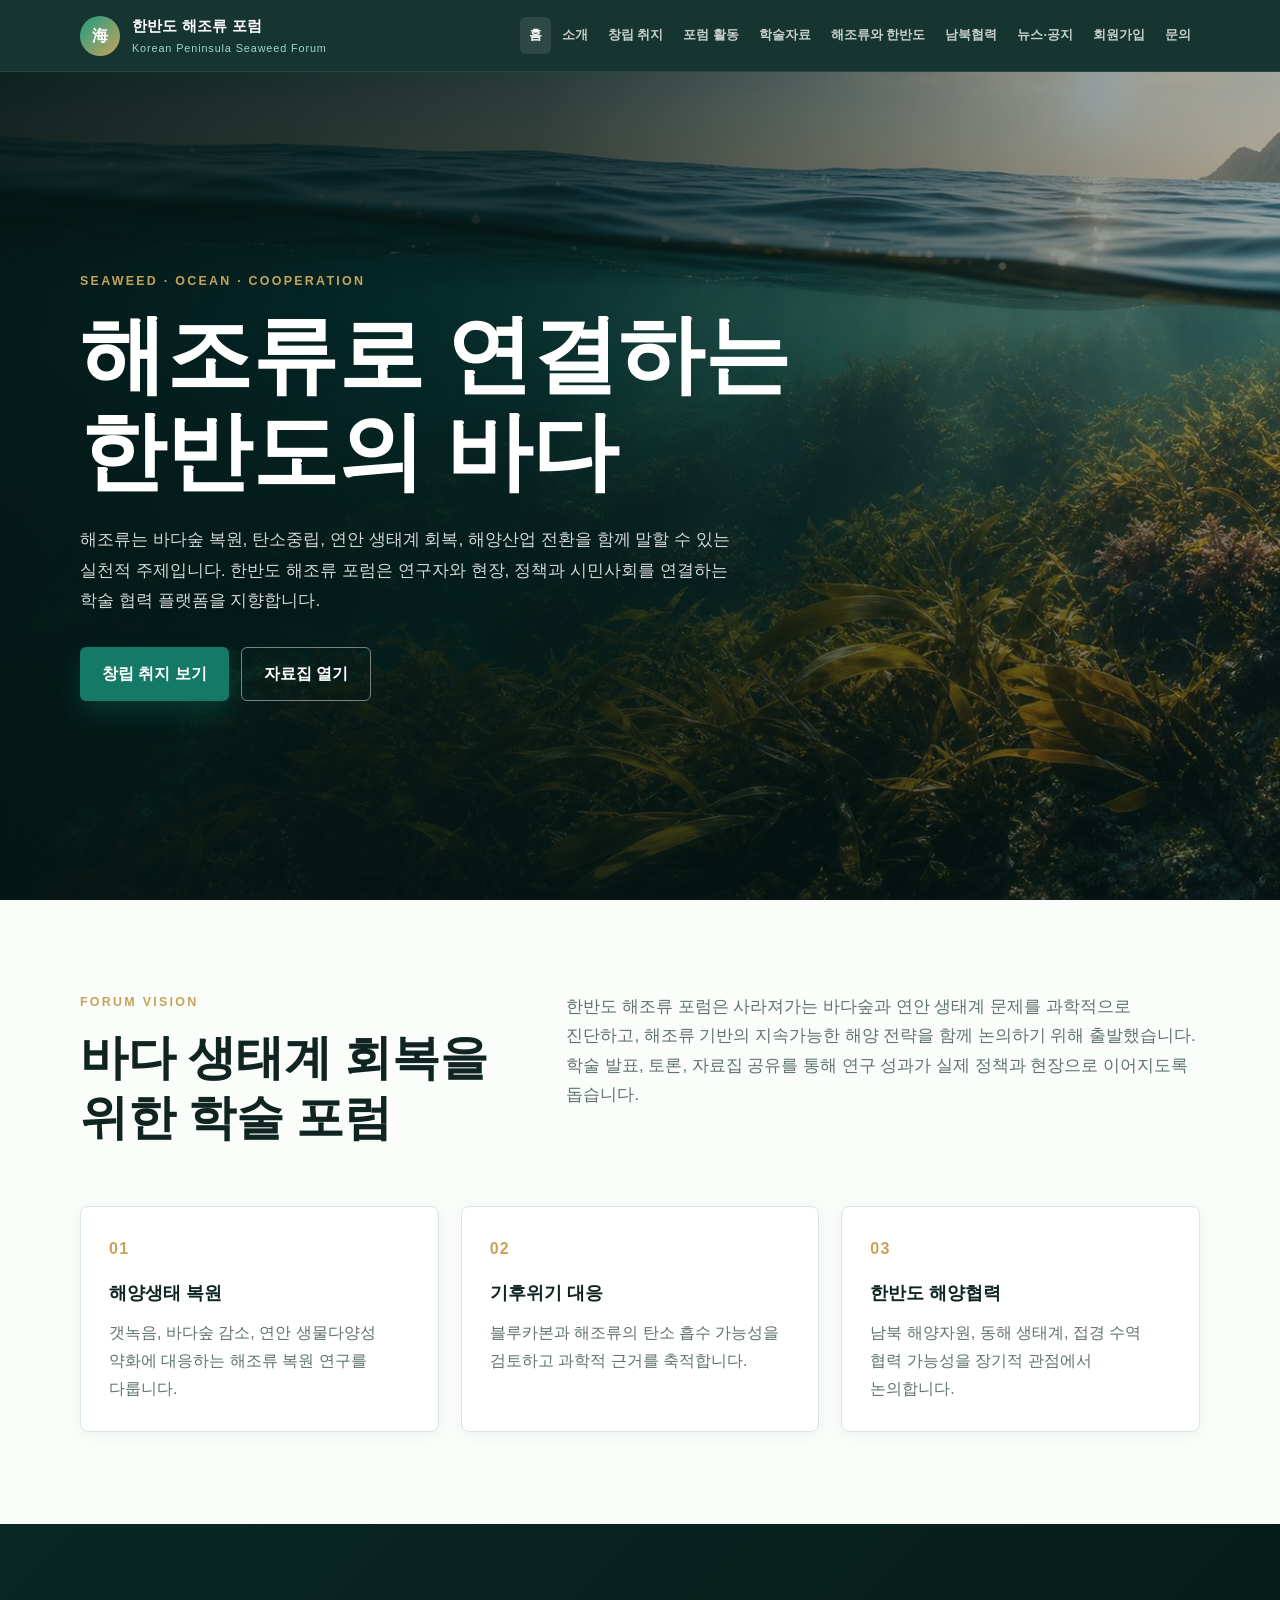
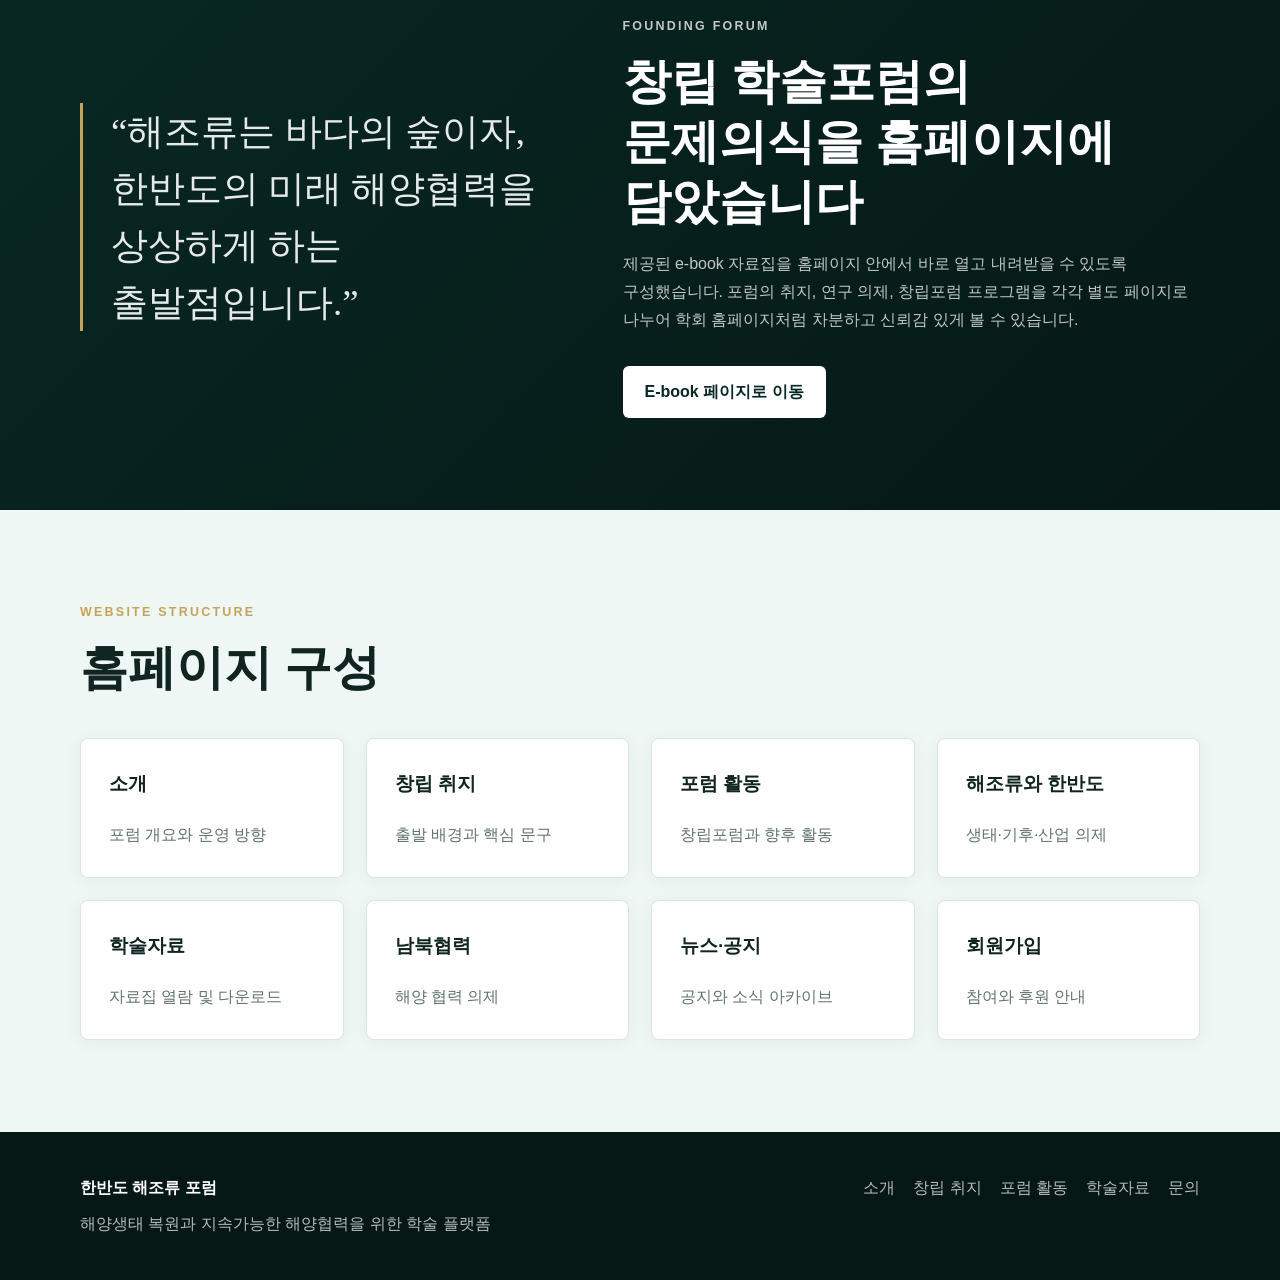
==== index.html @ d6e54a8d "Create seaweed forum website" ====
<!DOCTYPE html>
<html lang="ko">
<head>
  <meta charset="UTF-8" />
  <meta name="viewport" content="width=device-width, initial-scale=1.0" />
  <title>한반도 해조류 포럼</title>
  <meta name="description" content="해양생태 복원과 기후위기 대응, 남북 해양협력을 위한 한반도 해조류 포럼 공식 홈페이지" />
  <link rel="stylesheet" href="css/style.css" />
</head>
<body>
  <header class="site-header">
    <a class="brand" href="index.html" aria-label="한반도 해조류 포럼 홈">
      <span class="brand__mark">海</span>
      <span>
        <strong>한반도 해조류 포럼</strong>
        <small>Korean Peninsula Seaweed Forum</small>
      </span>
    </a>
    <button class="nav-toggle" type="button" aria-label="메뉴 열기" aria-expanded="false">☰</button>
    <nav class="site-nav" aria-label="주요 메뉴">
      <a class="active" href="index.html">홈</a>
      <a href="about.html">소개</a>
      <a href="purpose.html">창립 취지</a>
      <a href="forum.html">포럼 활동</a>
      <a href="ebook.html">학술자료</a>
      <a href="research.html">해조류와 한반도</a>
      <a href="cooperation.html">남북협력</a>
      <a href="news.html">뉴스·공지</a>
      <a href="join.html">회원가입</a>
      <a href="contact.html">문의</a>
    </nav>
  </header>

  <main>
    <section class="hero">
      <div class="hero__shade"></div>
      <div class="container hero__inner">
        <p class="eyebrow">Seaweed · Ocean · Cooperation</p>
        <h1>해조류로 연결하는<br />한반도의 바다</h1>
        <p class="hero__lead">
          해조류는 바다숲 복원, 탄소중립, 연안 생태계 회복, 해양산업 전환을 함께 말할 수 있는
          실천적 주제입니다. 한반도 해조류 포럼은 연구자와 현장, 정책과 시민사회를 연결하는
          학술 협력 플랫폼을 지향합니다.
        </p>
        <div class="hero__actions">
          <a class="button button--primary" href="purpose.html">창립 취지 보기</a>
          <a class="button button--ghost" href="ebook.html">자료집 열기</a>
        </div>
      </div>
    </section>

    <section class="section">
      <div class="container split">
        <div>
          <p class="eyebrow">Forum Vision</p>
          <h2>바다 생태계 회복을 위한 학술 포럼</h2>
        </div>
        <p class="section-lead">
          한반도 해조류 포럼은 사라져가는 바다숲과 연안 생태계 문제를 과학적으로 진단하고,
          해조류 기반의 지속가능한 해양 전략을 함께 논의하기 위해 출발했습니다. 학술 발표,
          토론, 자료집 공유를 통해 연구 성과가 실제 정책과 현장으로 이어지도록 돕습니다.
        </p>
      </div>
      <div class="container feature-grid">
        <article class="feature-card reveal">
          <span>01</span>
          <h3>해양생태 복원</h3>
          <p>갯녹음, 바다숲 감소, 연안 생물다양성 약화에 대응하는 해조류 복원 연구를 다룹니다.</p>
        </article>
        <article class="feature-card reveal">
          <span>02</span>
          <h3>기후위기 대응</h3>
          <p>블루카본과 해조류의 탄소 흡수 가능성을 검토하고 과학적 근거를 축적합니다.</p>
        </article>
        <article class="feature-card reveal">
          <span>03</span>
          <h3>한반도 해양협력</h3>
          <p>남북 해양자원, 동해 생태계, 접경 수역 협력 가능성을 장기적 관점에서 논의합니다.</p>
        </article>
      </div>
    </section>

    <section class="section section--dark">
      <div class="container quote-band">
        <blockquote>
          “해조류는 바다의 숲이자, 한반도의 미래 해양협력을 상상하게 하는 출발점입니다.”
        </blockquote>
        <div>
          <p class="eyebrow">Founding Forum</p>
          <h2>창립 학술포럼의 문제의식을 홈페이지에 담았습니다</h2>
          <p>
            제공된 e-book 자료집을 홈페이지 안에서 바로 열고 내려받을 수 있도록 구성했습니다.
            포럼의 취지, 연구 의제, 창립포럼 프로그램을 각각 별도 페이지로 나누어 학회 홈페이지처럼
            차분하고 신뢰감 있게 볼 수 있습니다.
          </p>
          <a class="button button--light" href="ebook.html">E-book 페이지로 이동</a>
        </div>
      </div>
    </section>

    <section class="section section--soft">
      <div class="container">
        <p class="eyebrow">Website Structure</p>
        <h2>홈페이지 구성</h2>
        <div class="menu-grid">
          <a class="menu-card reveal" href="about.html">
            <strong>소개</strong>
            <span>포럼 개요와 운영 방향</span>
          </a>
          <a class="menu-card reveal" href="purpose.html">
            <strong>창립 취지</strong>
            <span>출발 배경과 핵심 문구</span>
          </a>
          <a class="menu-card reveal" href="forum.html">
            <strong>포럼 활동</strong>
            <span>창립포럼과 향후 활동</span>
          </a>
          <a class="menu-card reveal" href="research.html">
            <strong>해조류와 한반도</strong>
            <span>생태·기후·산업 의제</span>
          </a>
          <a class="menu-card reveal" href="ebook.html">
            <strong>학술자료</strong>
            <span>자료집 열람 및 다운로드</span>
          </a>
          <a class="menu-card reveal" href="cooperation.html">
            <strong>남북협력</strong>
            <span>해양 협력 의제</span>
          </a>
          <a class="menu-card reveal" href="news.html">
            <strong>뉴스·공지</strong>
            <span>공지와 소식 아카이브</span>
          </a>
          <a class="menu-card reveal" href="join.html">
            <strong>회원가입</strong>
            <span>참여와 후원 안내</span>
          </a>
        </div>
      </div>
    </section>
  </main>

  <footer class="site-footer">
    <div class="container footer-grid">
      <div>
        <strong>한반도 해조류 포럼</strong>
        <p>해양생태 복원과 지속가능한 해양협력을 위한 학술 플랫폼</p>
      </div>
      <nav>
        <a href="about.html">소개</a>
        <a href="purpose.html">창립 취지</a>
        <a href="forum.html">포럼 활동</a>
        <a href="ebook.html">학술자료</a>
        <a href="contact.html">문의</a>
      </nav>
    </div>
  </footer>
  <script src="js/main.js"></script>
</body>
</html>
---- css/style.css ----
:root {
  --ink: #102421;
  --muted: #60736f;
  --deep: #082824;
  --deep-2: #0d3d37;
  --sea: #147965;
  --sea-2: #1e9d82;
  --foam: #eef7f4;
  --paper: #fbfdfb;
  --line: #d9e7e3;
  --gold: #c7a35a;
  --radius: 8px;
  --shadow: 0 18px 45px rgba(8, 40, 36, .12);
}

* { box-sizing: border-box; }
html { scroll-behavior: smooth; }
body {
  margin: 0;
  font-family: "Noto Sans KR", "Malgun Gothic", Arial, sans-serif;
  color: var(--ink);
  background: var(--paper);
  line-height: 1.75;
  word-break: keep-all;
}
a { color: inherit; text-decoration: none; }
.container { width: min(1120px, calc(100% - 40px)); margin: 0 auto; }

.site-header {
  position: sticky;
  top: 0;
  z-index: 20;
  min-height: 72px;
  display: flex;
  align-items: center;
  justify-content: space-between;
  gap: 18px;
  padding: 0 max(20px, calc((100vw - 1120px) / 2));
  background: rgba(8, 40, 36, .94);
  backdrop-filter: blur(12px);
  border-bottom: 1px solid rgba(255,255,255,.08);
}
.brand {
  display: inline-flex;
  align-items: center;
  gap: 12px;
  color: white;
}
.brand__mark {
  width: 40px;
  height: 40px;
  display: grid;
  place-items: center;
  border-radius: 50%;
  background: linear-gradient(135deg, var(--sea-2), var(--gold));
  font-weight: 800;
}
.brand strong { display: block; font-size: .95rem; letter-spacing: .01em; }
.brand small { display: block; color: #9fd8cb; font-size: .68rem; letter-spacing: .08em; }
.site-nav { display: flex; align-items: center; justify-content: flex-end; flex-wrap: wrap; gap: 2px; }
.site-nav a {
  padding: 7px 9px;
  border-radius: 6px;
  color: rgba(255,255,255,.76);
  font-size: .8rem;
  font-weight: 600;
}
.site-nav a:hover,
.site-nav a.active { color: white; background: rgba(255,255,255,.1); }
.nav-toggle {
  display: none;
  color: white;
  background: transparent;
  border: 0;
  font-size: 1.6rem;
}

.hero {
  min-height: calc(100svh - 72px);
  position: relative;
  display: grid;
  align-items: center;
  background: url("../images/1.jpg") center / cover no-repeat;
  overflow: hidden;
}
.hero__shade {
  position: absolute;
  inset: 0;
  background:
    linear-gradient(90deg, rgba(4,22,20,.9) 0%, rgba(4,22,20,.76) 42%, rgba(4,22,20,.22) 100%),
    linear-gradient(0deg, rgba(8,40,36,.28), rgba(8,40,36,.1));
}
.hero__inner { position: relative; padding: 80px 0; color: white; }
.eyebrow {
  margin: 0 0 14px;
  color: var(--gold);
  text-transform: uppercase;
  letter-spacing: .18em;
  font-size: .78rem;
  font-weight: 800;
}
h1, h2, h3, p { margin-top: 0; }
h1 {
  max-width: 760px;
  margin-bottom: 24px;
  font-family: "Noto Serif KR", Georgia, serif;
  font-size: clamp(2.7rem, 7vw, 5.4rem);
  line-height: 1.12;
  letter-spacing: 0;
}
h2 {
  font-family: "Noto Serif KR", Georgia, serif;
  font-size: clamp(1.8rem, 4vw, 3rem);
  line-height: 1.25;
  margin-bottom: 18px;
}
h3 { font-size: 1.15rem; margin-bottom: 10px; }
.hero__lead {
  max-width: 670px;
  margin-bottom: 32px;
  color: rgba(255,255,255,.82);
  font-size: 1.08rem;
}
.hero__actions { display: flex; gap: 12px; flex-wrap: wrap; }
.button {
  display: inline-flex;
  align-items: center;
  justify-content: center;
  min-height: 46px;
  padding: 12px 22px;
  border-radius: 6px;
  font-weight: 800;
  transition: transform .2s ease, box-shadow .2s ease, background .2s ease;
}
.button:hover { transform: translateY(-2px); }
.button--primary { color: white; background: var(--sea); box-shadow: 0 12px 24px rgba(20,121,101,.28); }
.button--ghost { color: white; border: 1px solid rgba(255,255,255,.45); }
.button--light { color: var(--deep); background: white; margin-top: 16px; }
.button--outline-dark { color: var(--deep); border: 1px solid var(--line); background: white; }

.section { padding: 92px 0; }
.section--soft { background: var(--foam); }
.section--dark {
  color: white;
  background: linear-gradient(135deg, var(--deep), #061815);
}
.section--dark .section-lead,
.section--dark p { color: rgba(255,255,255,.75); }
.split {
  display: grid;
  grid-template-columns: .8fr 1.2fr;
  gap: 64px;
  align-items: start;
}
.section-lead { color: var(--muted); font-size: 1.05rem; }

.feature-grid,
.menu-grid,
.principle-grid,
.research-grid {
  display: grid;
  grid-template-columns: repeat(3, 1fr);
  gap: 22px;
  margin-top: 40px;
}
.feature-card,
.menu-card,
.principle,
.research-card,
.info-panel {
  background: white;
  border: 1px solid var(--line);
  border-radius: var(--radius);
  padding: 28px;
  box-shadow: 0 2px 18px rgba(8,40,36,.05);
}
.feature-card span,
.research-card span,
.timeline-item span {
  display: inline-block;
  margin-bottom: 14px;
  color: var(--gold);
  font-weight: 900;
  letter-spacing: .08em;
}
.feature-card p,
.principle p,
.research-card p,
.timeline-item p { color: var(--muted); margin-bottom: 0; }
.menu-grid { grid-template-columns: repeat(4, 1fr); }
.menu-card { min-height: 140px; display: flex; flex-direction: column; justify-content: space-between; }
.menu-card strong { font-size: 1.2rem; }
.menu-card span { color: var(--muted); }
.menu-card:hover { border-color: var(--sea-2); box-shadow: var(--shadow); }

.quote-band {
  display: grid;
  grid-template-columns: .9fr 1.1fr;
  gap: 70px;
  align-items: center;
}
blockquote {
  margin: 0;
  padding-left: 28px;
  border-left: 3px solid var(--gold);
  font-family: "Noto Serif KR", Georgia, serif;
  font-size: clamp(1.5rem, 3vw, 2.3rem);
  line-height: 1.55;
  color: rgba(255,255,255,.9);
}

.page-hero {
  padding: 96px 0 82px;
  color: white;
  background:
    linear-gradient(90deg, rgba(8,40,36,.92), rgba(8,40,36,.74)),
    url("../images/1.jpg") center / cover no-repeat;
}
.page-hero h1 { font-size: clamp(2.2rem, 5vw, 4rem); margin-bottom: 16px; }
.page-hero p:not(.eyebrow) { max-width: 660px; color: rgba(255,255,255,.8); }

.content-grid,
.event-summary,
.ebook-layout {
  display: grid;
  grid-template-columns: 1.3fr .7fr;
  gap: 42px;
  align-items: start;
}
.content-grid article p { color: var(--muted); }
.check-list { list-style: none; padding: 0; margin: 0; }
.check-list li { padding: 10px 0 10px 28px; position: relative; border-bottom: 1px solid var(--line); }
.check-list li::before { content: "✓"; position: absolute; left: 0; color: var(--sea); font-weight: 900; }
.summary-list { margin: 0; background: white; border: 1px solid var(--line); border-radius: var(--radius); }
.summary-list div { display: grid; grid-template-columns: 96px 1fr; gap: 16px; padding: 18px 22px; border-bottom: 1px solid var(--line); }
.summary-list div:last-child { border-bottom: 0; }
.summary-list dt { color: var(--sea); font-weight: 900; }
.summary-list dd { margin: 0; color: var(--muted); }
.summary-list a { color: var(--sea); font-weight: 900; }

.timeline { display: grid; gap: 16px; margin-top: 34px; }
.timeline-item {
  position: relative;
  padding: 26px 28px 26px 34px;
  background: white;
  border: 1px solid var(--line);
  border-radius: var(--radius);
}
.timeline-item::before {
  content: "";
  position: absolute;
  left: 0;
  top: 24px;
  bottom: 24px;
  width: 4px;
  background: var(--sea);
  border-radius: 0 4px 4px 0;
}
.research-grid { grid-template-columns: repeat(2, 1fr); }
.research-card { min-height: 260px; }
.principle-grid--two { grid-template-columns: repeat(2, 1fr); }
.donation-grid {
  display: grid;
  grid-template-columns: repeat(2, 1fr);
  gap: 10px;
  margin: 18px 0;
}
.donation-grid span {
  display: grid;
  place-items: center;
  min-height: 52px;
  border: 1px solid var(--line);
  border-radius: 6px;
  color: var(--sea);
  font-weight: 900;
  background: var(--foam);
}
.notice-list {
  display: grid;
  gap: 18px;
}
.notice {
  padding: 28px;
  border: 1px solid var(--line);
  border-radius: var(--radius);
  background: white;
}
.notice time {
  display: inline-block;
  margin-bottom: 10px;
  color: var(--gold);
  font-weight: 900;
}
.notice h2 {
  font-size: clamp(1.25rem, 2.5vw, 1.65rem);
  margin-bottom: 8px;
}
.notice p { color: var(--muted); }
.notice a { color: var(--sea); font-weight: 900; }
.pdf-viewer {
  width: 100%;
  height: 78vh;
  margin-top: 36px;
  border: 1px solid var(--line);
  border-radius: var(--radius);
  background: white;
}

.site-footer {
  padding: 42px 0;
  color: rgba(255,255,255,.7);
  background: #061815;
}
.footer-grid {
  display: flex;
  justify-content: space-between;
  gap: 24px;
}
.site-footer strong { color: white; display: block; margin-bottom: 8px; }
.site-footer p { margin-bottom: 0; }
.site-footer nav { display: flex; gap: 18px; flex-wrap: wrap; align-items: start; }
.site-footer a:hover { color: white; }

.reveal {
  opacity: 0;
  transform: translateY(18px);
  transition: opacity .55s ease, transform .55s ease;
}
.reveal.visible { opacity: 1; transform: translateY(0); }

@media (max-width: 1180px) {
  .site-header { padding: 0 20px; }
  .nav-toggle { display: block; }
  .site-nav {
    display: none;
    position: absolute;
    top: 72px;
    left: 0;
    right: 0;
    padding: 16px 20px 20px;
    background: rgba(8,40,36,.98);
    flex-direction: column;
    align-items: stretch;
  }
  .site-nav.open { display: flex; }
  .split,
  .quote-band,
  .content-grid,
  .event-summary,
  .ebook-layout { grid-template-columns: 1fr; gap: 28px; }
  .feature-grid,
  .menu-grid,
  .principle-grid,
  .research-grid { grid-template-columns: 1fr; }
  .hero { min-height: 720px; }
}

@media (max-width: 560px) {
  .container { width: min(100% - 28px, 1120px); }
  .brand small { display: none; }
  .brand strong { font-size: .88rem; }
  h1 { font-size: 2.55rem; }
  .section { padding: 64px 0; }
  .hero__actions .button { width: 100%; }
  .summary-list div { grid-template-columns: 1fr; gap: 4px; }
  .footer-grid { flex-direction: column; }
  .pdf-viewer { height: 70vh; }
}
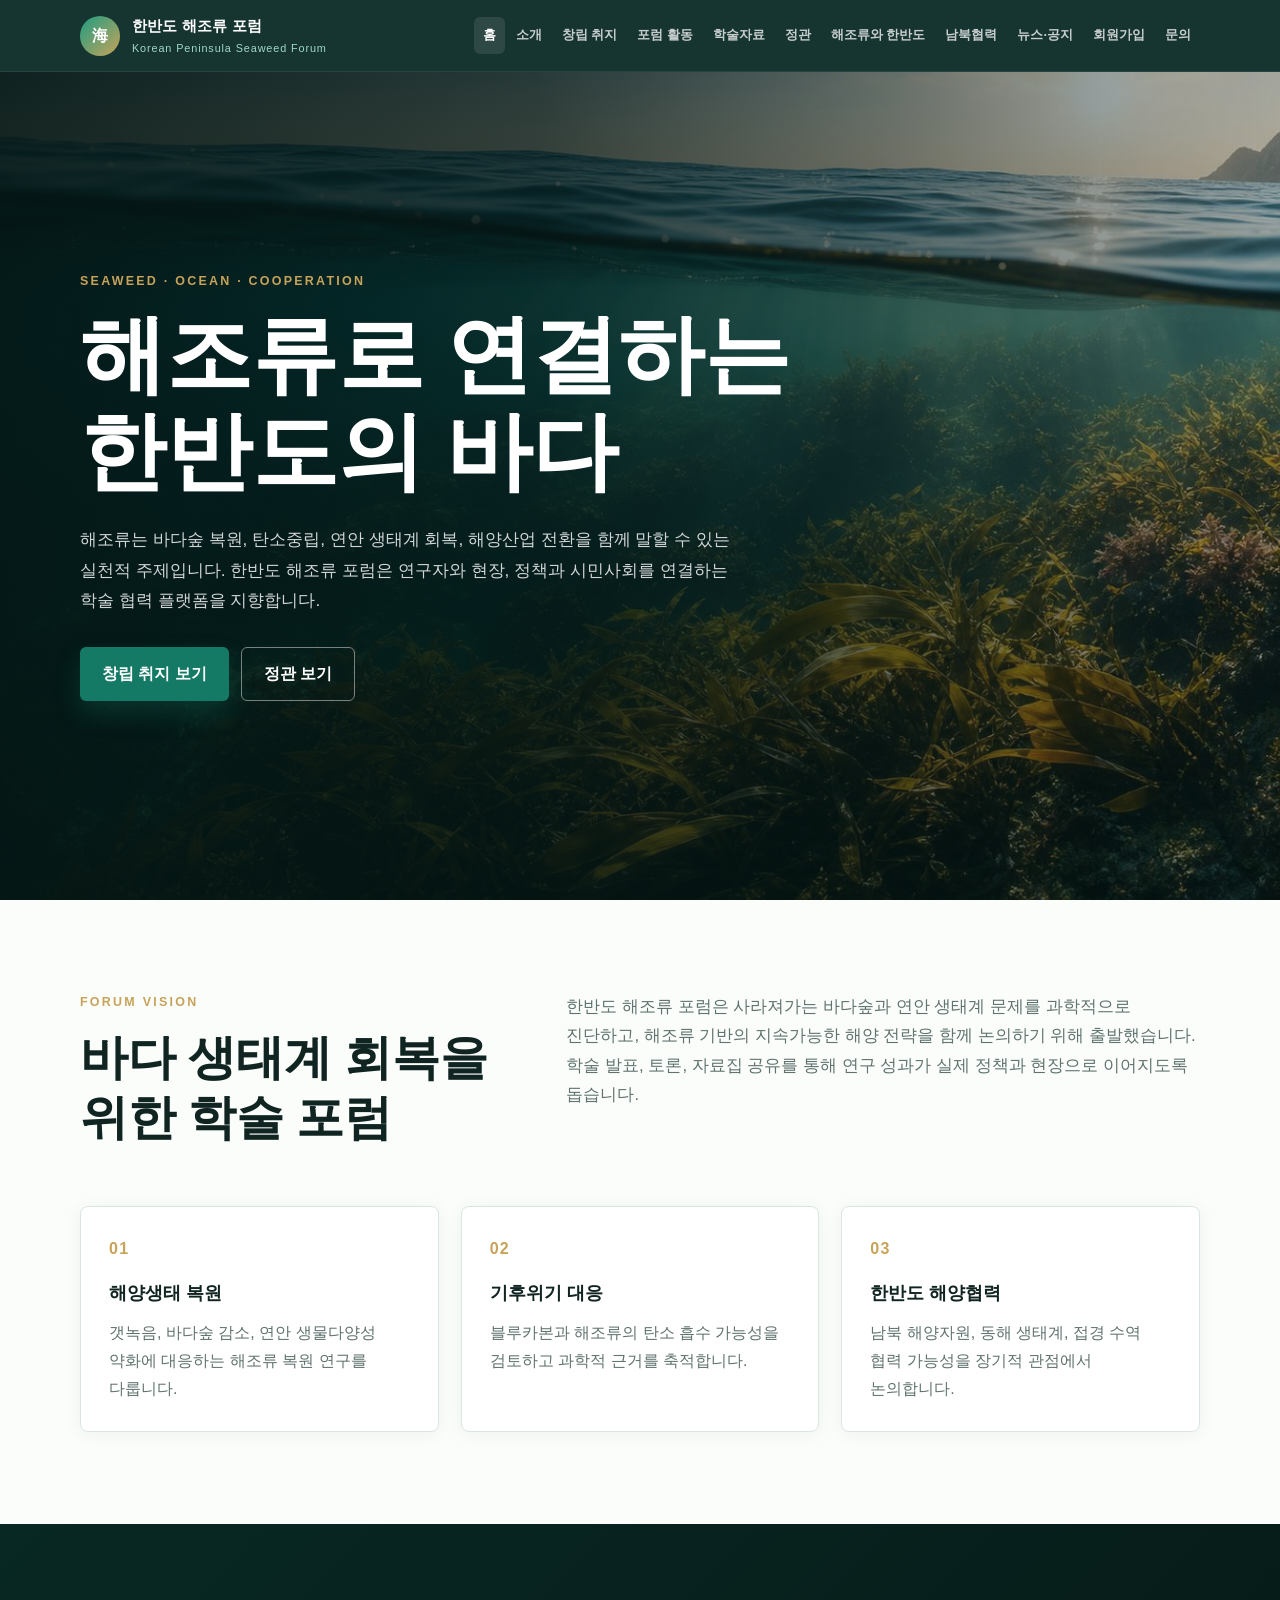
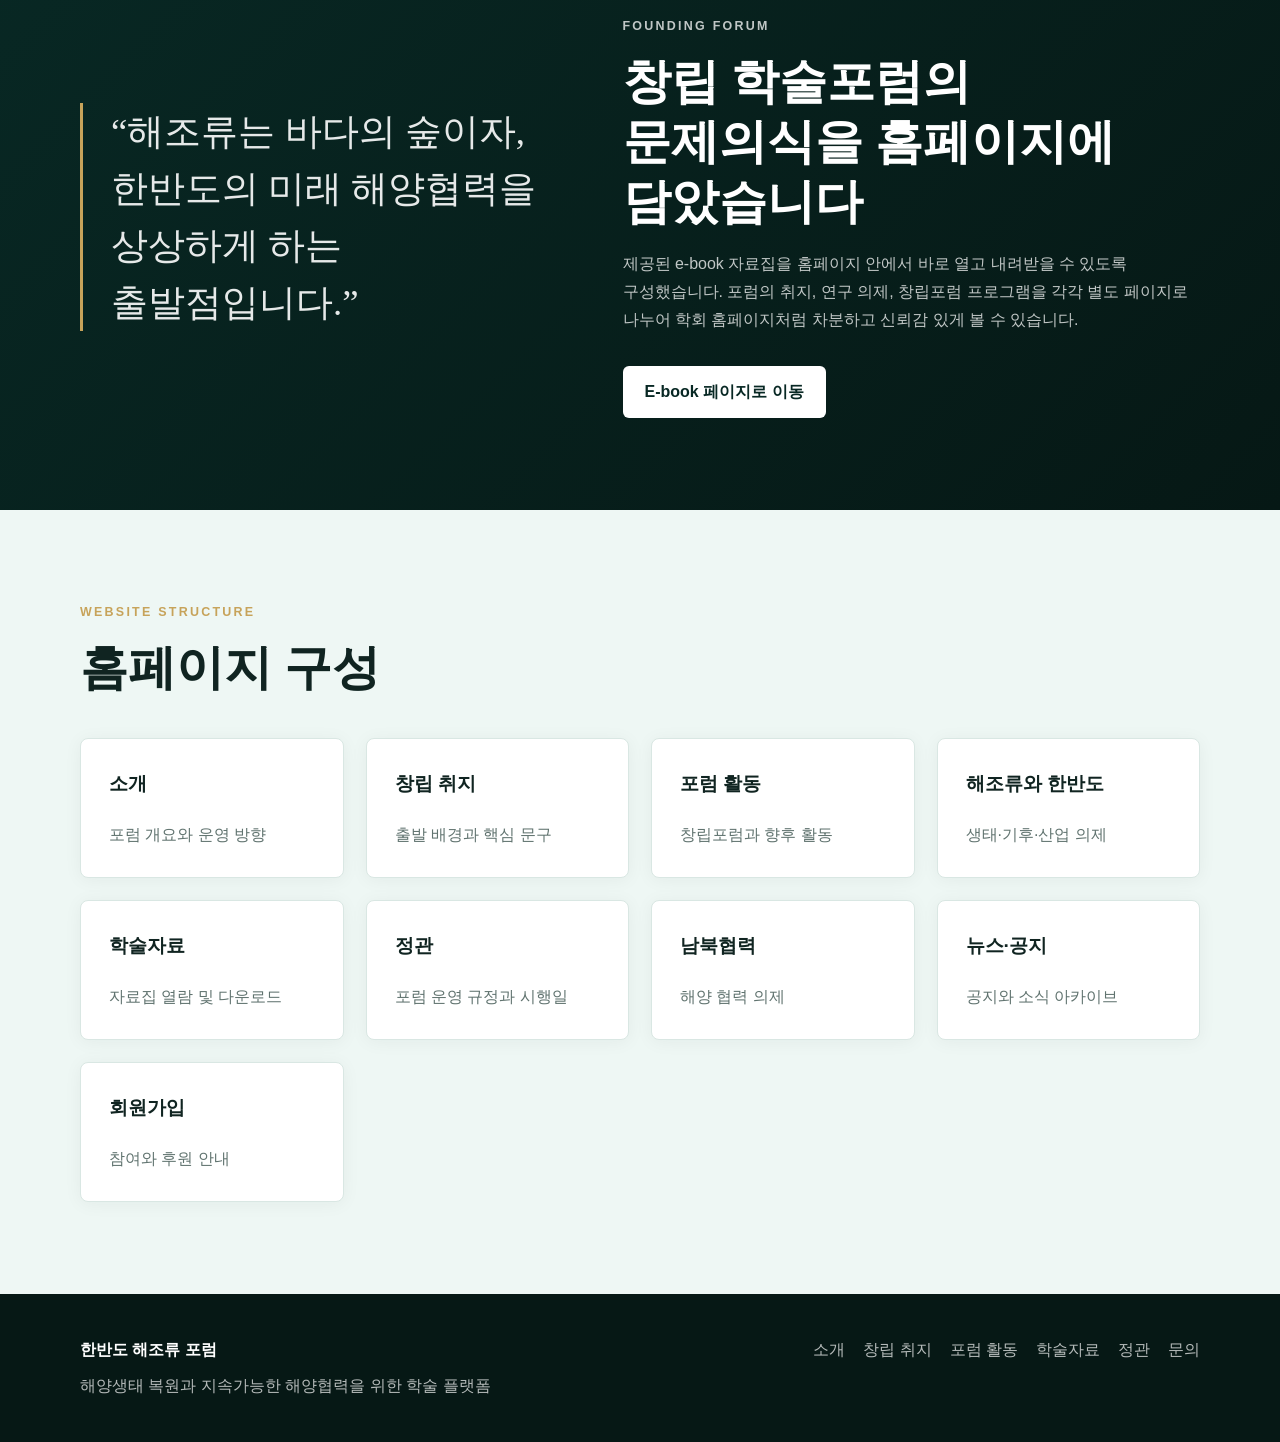
==== commit 5734aea2: "Link bylaws from homepage" ====
--- a/index.html
+++ b/index.html
@@ -23,6 +23,7 @@
       <a href="purpose.html">창립 취지</a>
       <a href="forum.html">포럼 활동</a>
       <a href="ebook.html">학술자료</a>
+      <a href="bylaws.html">정관</a>
       <a href="research.html">해조류와 한반도</a>
       <a href="cooperation.html">남북협력</a>
       <a href="news.html">뉴스·공지</a>
@@ -44,7 +45,7 @@
         </p>
         <div class="hero__actions">
           <a class="button button--primary" href="purpose.html">창립 취지 보기</a>
-          <a class="button button--ghost" href="ebook.html">자료집 열기</a>
+          <a class="button button--ghost" href="bylaws.html">정관 보기</a>
         </div>
       </div>
     </section>
@@ -123,6 +124,10 @@
             <strong>학술자료</strong>
             <span>자료집 열람 및 다운로드</span>
           </a>
+          <a class="menu-card reveal" href="bylaws.html">
+            <strong>정관</strong>
+            <span>포럼 운영 규정과 시행일</span>
+          </a>
           <a class="menu-card reveal" href="cooperation.html">
             <strong>남북협력</strong>
             <span>해양 협력 의제</span>
@@ -151,6 +156,7 @@
         <a href="purpose.html">창립 취지</a>
         <a href="forum.html">포럼 활동</a>
         <a href="ebook.html">학술자료</a>
+        <a href="bylaws.html">정관</a>
         <a href="contact.html">문의</a>
       </nav>
     </div>
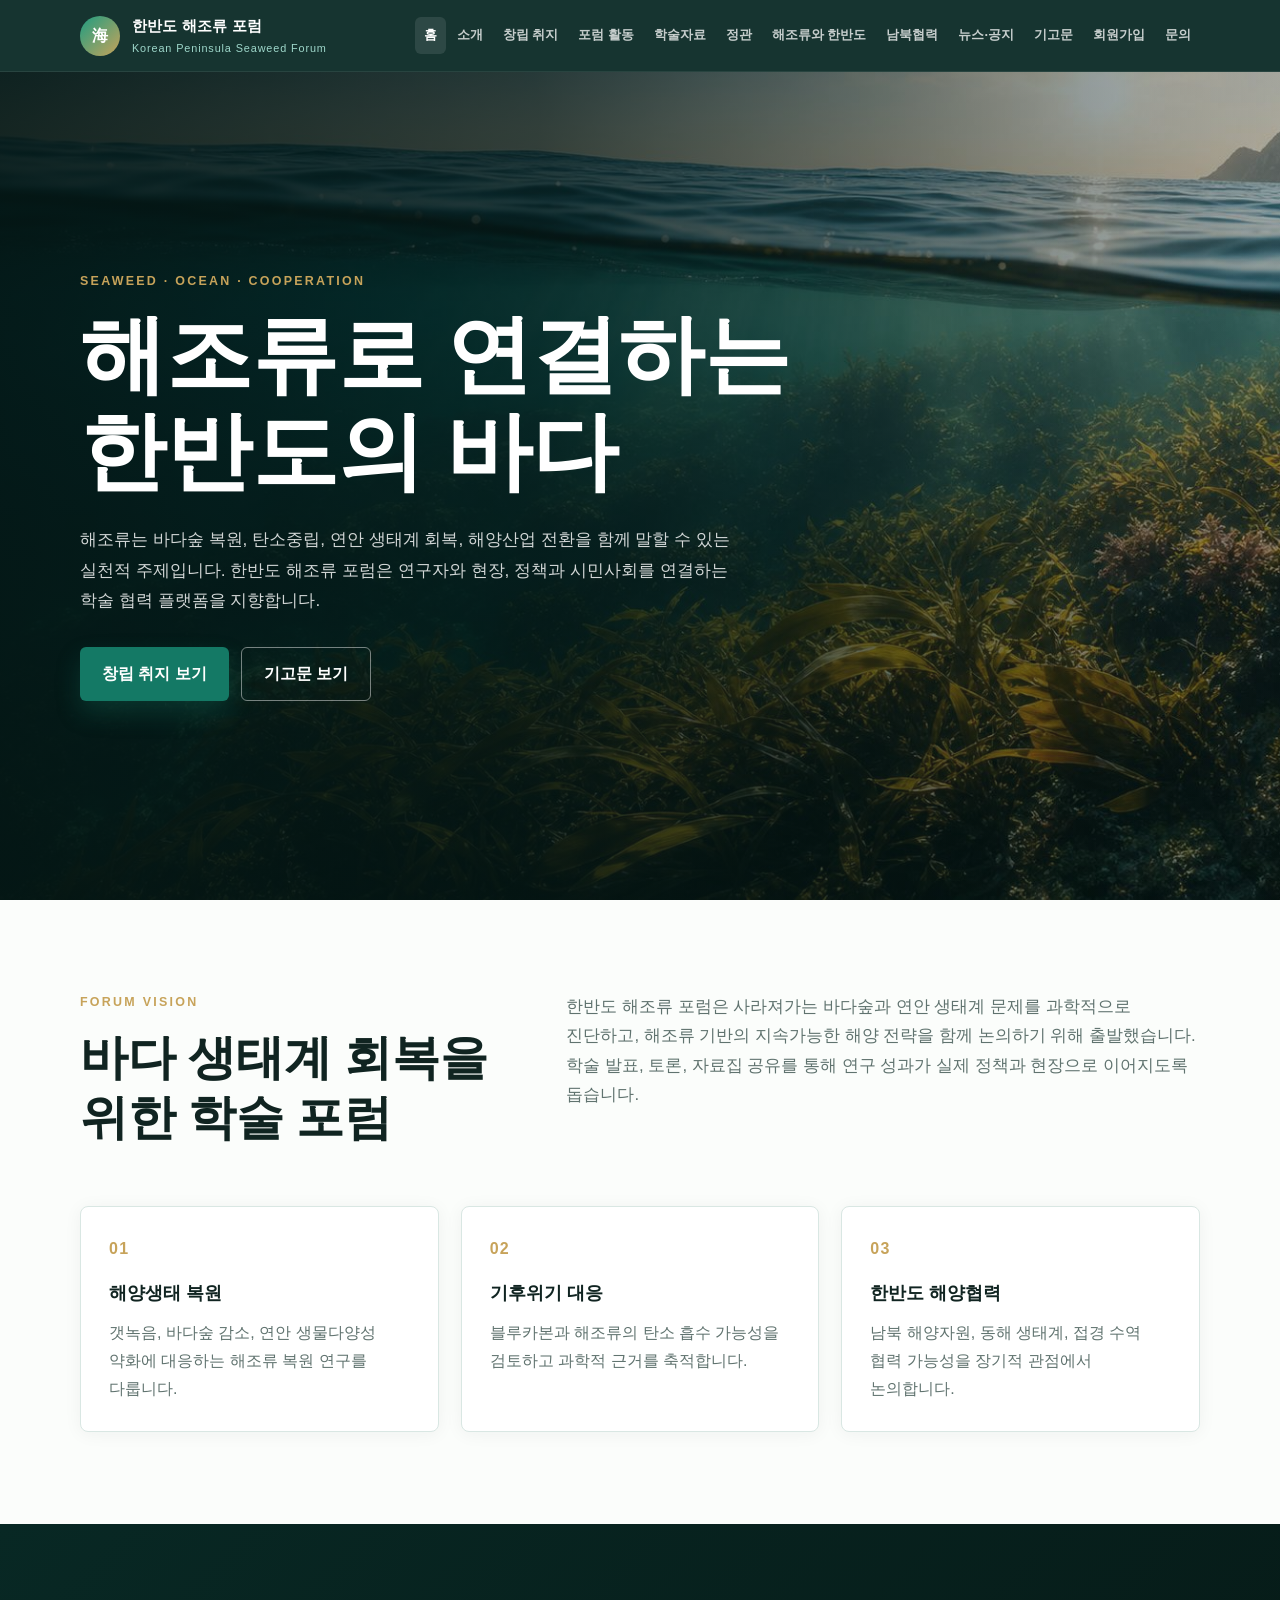
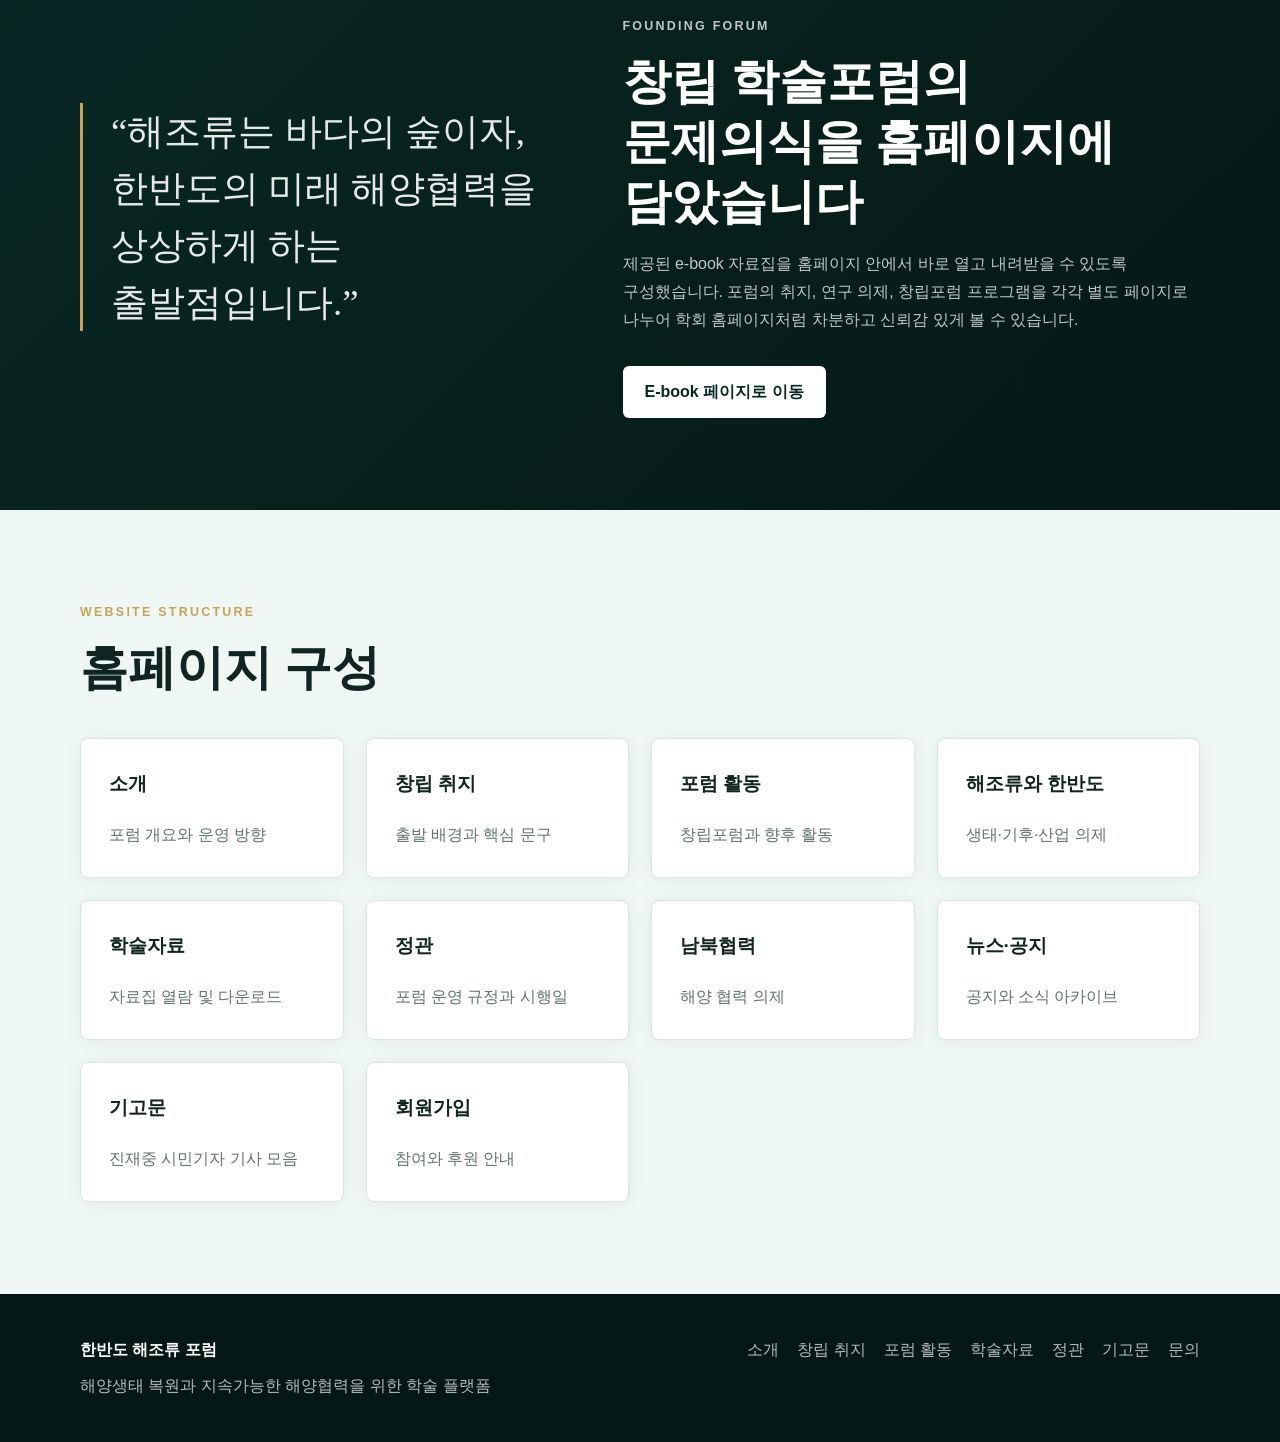
==== commit 7c011346: "Link contributed articles from homepage" ====
--- a/index.html
+++ b/index.html
@@ -27,6 +27,7 @@
       <a href="research.html">해조류와 한반도</a>
       <a href="cooperation.html">남북협력</a>
       <a href="news.html">뉴스·공지</a>
+      <a href="contributions.html">기고문</a>
       <a href="join.html">회원가입</a>
       <a href="contact.html">문의</a>
     </nav>
@@ -45,7 +46,7 @@
         </p>
         <div class="hero__actions">
           <a class="button button--primary" href="purpose.html">창립 취지 보기</a>
-          <a class="button button--ghost" href="bylaws.html">정관 보기</a>
+          <a class="button button--ghost" href="contributions.html">기고문 보기</a>
         </div>
       </div>
     </section>
@@ -136,6 +137,10 @@
             <strong>뉴스·공지</strong>
             <span>공지와 소식 아카이브</span>
           </a>
+          <a class="menu-card reveal" href="contributions.html">
+            <strong>기고문</strong>
+            <span>진재중 시민기자 기사 모음</span>
+          </a>
           <a class="menu-card reveal" href="join.html">
             <strong>회원가입</strong>
             <span>참여와 후원 안내</span>
@@ -157,6 +162,7 @@
         <a href="forum.html">포럼 활동</a>
         <a href="ebook.html">학술자료</a>
         <a href="bylaws.html">정관</a>
+        <a href="contributions.html">기고문</a>
         <a href="contact.html">문의</a>
       </nav>
     </div>
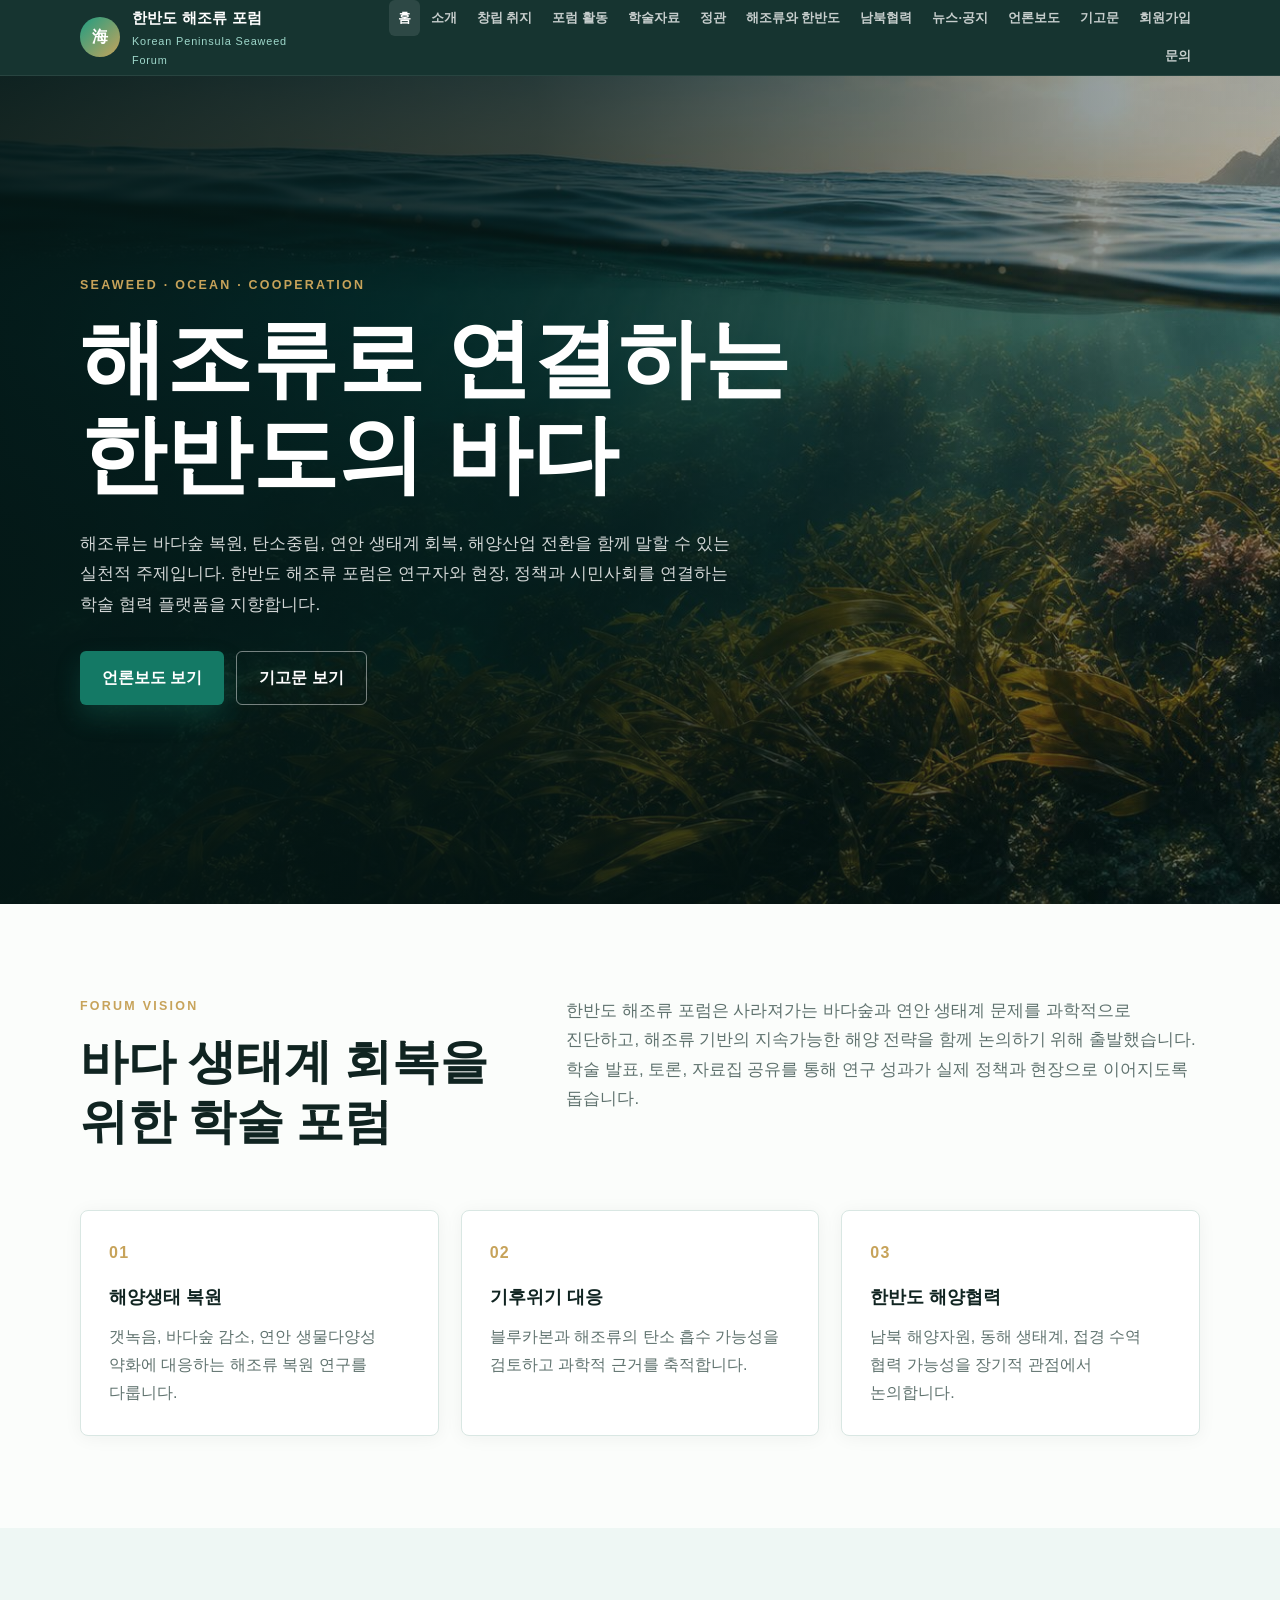
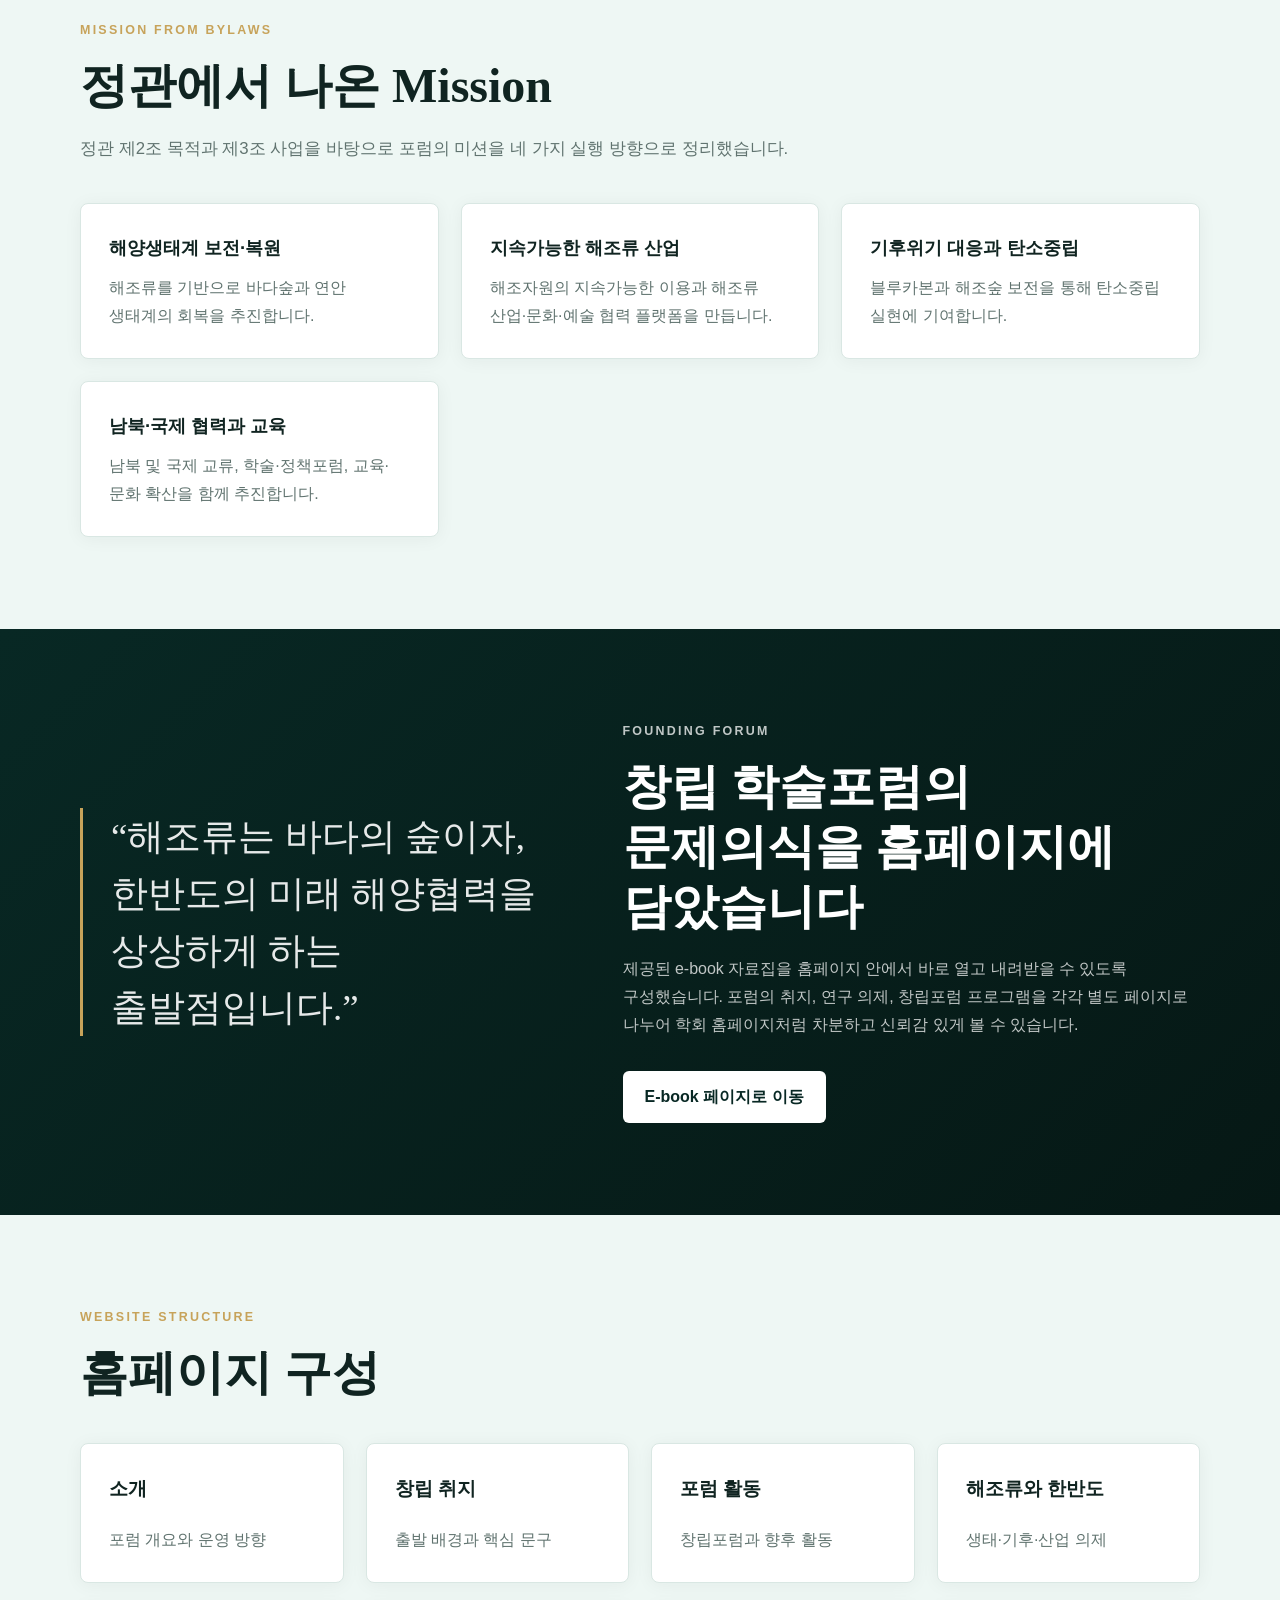
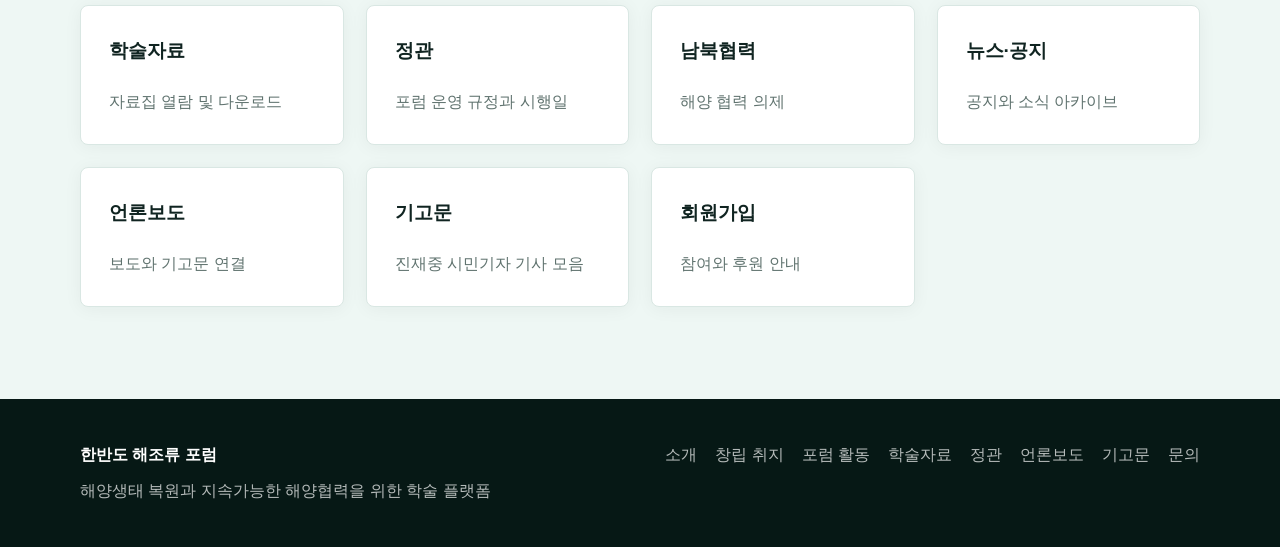
==== commit eea82308: "Add mission and media links to homepage" ====
--- a/index.html
+++ b/index.html
@@ -27,6 +27,7 @@
       <a href="research.html">해조류와 한반도</a>
       <a href="cooperation.html">남북협력</a>
       <a href="news.html">뉴스·공지</a>
+      <a href="media.html">언론보도</a>
       <a href="contributions.html">기고문</a>
       <a href="join.html">회원가입</a>
       <a href="contact.html">문의</a>
@@ -45,7 +46,7 @@
           학술 협력 플랫폼을 지향합니다.
         </p>
         <div class="hero__actions">
-          <a class="button button--primary" href="purpose.html">창립 취지 보기</a>
+          <a class="button button--primary" href="media.html">언론보도 보기</a>
           <a class="button button--ghost" href="contributions.html">기고문 보기</a>
         </div>
       </div>
@@ -79,6 +80,20 @@
           <h3>한반도 해양협력</h3>
           <p>남북 해양자원, 동해 생태계, 접경 수역 협력 가능성을 장기적 관점에서 논의합니다.</p>
         </article>
+      </div>
+    </section>
+
+    <section class="section section--soft">
+      <div class="container">
+        <p class="eyebrow">Mission from Bylaws</p>
+        <h2>정관에서 나온 Mission</h2>
+        <p class="section-lead">정관 제2조 목적과 제3조 사업을 바탕으로 포럼의 미션을 네 가지 실행 방향으로 정리했습니다.</p>
+        <div class="principle-grid">
+          <article class="principle reveal"><h3>해양생태계 보전·복원</h3><p>해조류를 기반으로 바다숲과 연안 생태계의 회복을 추진합니다.</p></article>
+          <article class="principle reveal"><h3>지속가능한 해조류 산업</h3><p>해조자원의 지속가능한 이용과 해조류 산업·문화·예술 협력 플랫폼을 만듭니다.</p></article>
+          <article class="principle reveal"><h3>기후위기 대응과 탄소중립</h3><p>블루카본과 해조숲 보전을 통해 탄소중립 실현에 기여합니다.</p></article>
+          <article class="principle reveal"><h3>남북·국제 협력과 교육</h3><p>남북 및 국제 교류, 학술·정책포럼, 교육·문화 확산을 함께 추진합니다.</p></article>
+        </div>
       </div>
     </section>
 
@@ -137,6 +152,10 @@
             <strong>뉴스·공지</strong>
             <span>공지와 소식 아카이브</span>
           </a>
+          <a class="menu-card reveal" href="media.html">
+            <strong>언론보도</strong>
+            <span>보도와 기고문 연결</span>
+          </a>
           <a class="menu-card reveal" href="contributions.html">
             <strong>기고문</strong>
             <span>진재중 시민기자 기사 모음</span>
@@ -162,6 +181,7 @@
         <a href="forum.html">포럼 활동</a>
         <a href="ebook.html">학술자료</a>
         <a href="bylaws.html">정관</a>
+        <a href="media.html">언론보도</a>
         <a href="contributions.html">기고문</a>
         <a href="contact.html">문의</a>
       </nav>
